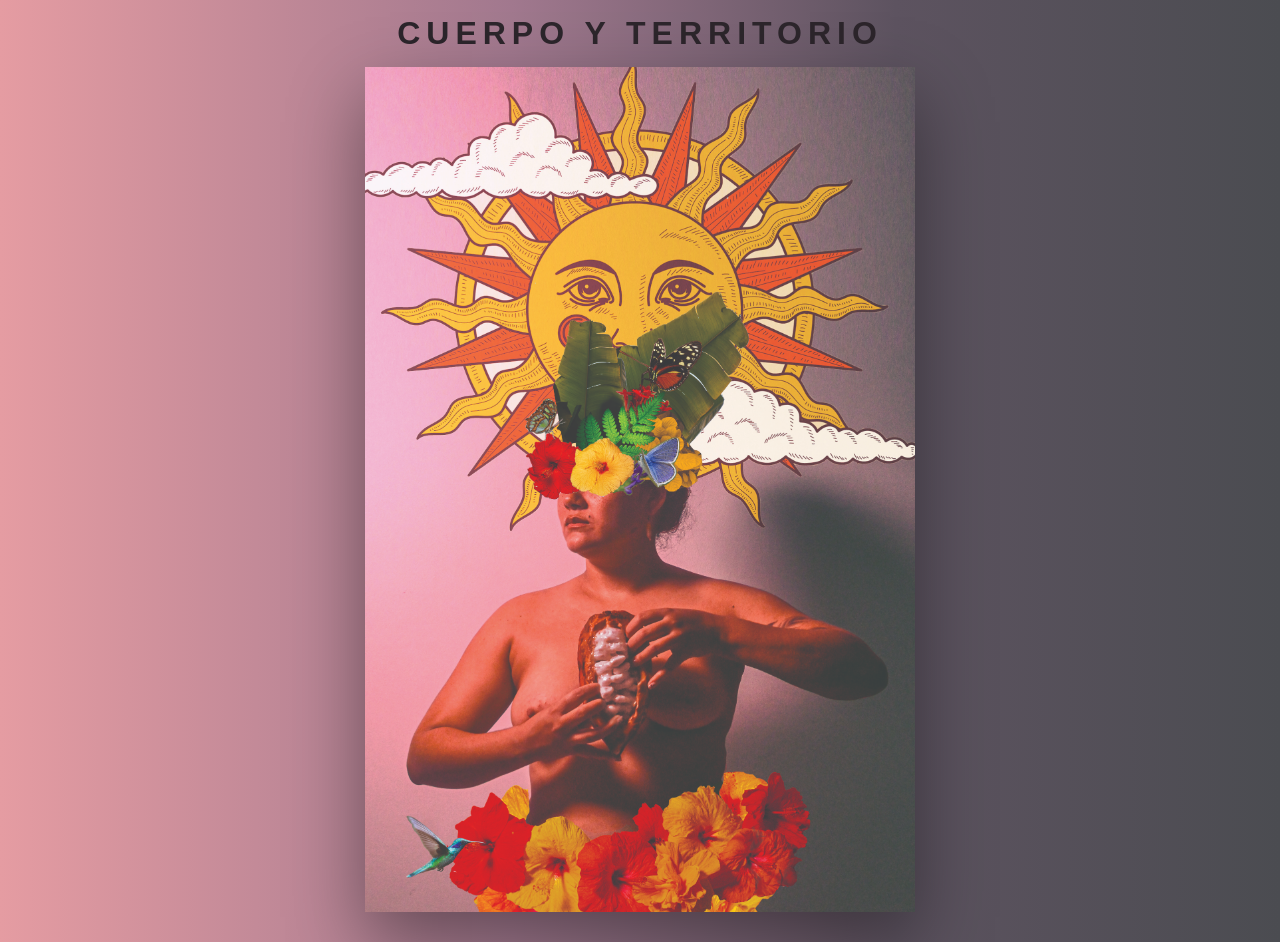
==== PAG 2/index.html @ 31302541 "Primer commit: carpetas PAG 1 a PAG 5" ====
<!DOCTYPE html>
<html lang="es">
<head>
    <meta charset="UTF-8">
    <meta name="viewport" content="width=device-width, initial-scale=1.0">
    <title>Cuerpo y Territorio - Web Art</title>
    <style>
        * { box-sizing: border-box; }
        
        body {
            margin: 0; padding: 0;
            /* Degradado exacto extraído de la imagen (Rosa a Gris) */
            background: linear-gradient(to right, #e59ca2 0%, #a1788e 40%, #5d5360 70%, #4b4c51 100%);
            display: flex;
            flex-direction: column;
            justify-content: center;
            align-items: center;
            min-height: 100vh;
            overflow-x: hidden;
        }

        .header-art {
            text-align: center;
            margin-bottom: 15px;
            margin-top: 15px;
        }
        
        .header-art h1 {
            font-family: Arial, Helvetica, sans-serif; /* Tipografía limpia sans-serif */
            font-size: 2rem;
            letter-spacing: 6px;
            margin: 0;
            text-transform: uppercase;
            font-weight: bold;
            color: #2c252b;
        }

        .contenedor-arte {
            position: relative;
            /* Sombras suaves integradas al degradado */
            box-shadow: 0 30px 70px rgba(0, 0, 0, 0.4);
            max-width: 550px;
            width: 100%;
            background: transparent;
            margin-bottom: 30px;
        }

        img {
            display: block;
            width: 100%;
            height: auto;
        }
        
        /* Zonas interactivas invisibles pero cliqueables */
        .zona-interactiva {
            position: absolute;
            background: rgba(255, 255, 255, 0); /* Totalmente invisible */
            cursor: pointer;
            z-index: 10;
        }
        
        /* NOTA: Si quieres ver dónde están las zonas para probarlas o reubicarlas, */
        /* cambia el '0' de arriba por '0.2' temporalmente en background */

        /* UBICACIONES DE LAS ZONAS (Ordenadas de arriba a abajo) */

        /* Hojas de Plátano (Tocado verde superior) */
        .zona-platano {
            top: 25%;
            left: 24%;
            width: 250px;
            height: 150px;
            clip-path: polygon(15% 100%, 40% 10%, 75% 0%, 95% 70%, 70% 100%);
            border-radius: 20px;
        }

        /* Cacao (Sostenido en el centro/medio por las manos) */
        .zona-cacao {
            top: 60%; 
            left: 40%; 
            width: 110px;
            height: 110px;
            border-radius: 50%;
        }
        
        /* Colibrí (Abajo izquierda - Zona Rosa) */
        .zona-colibri {
            bottom: 4%;
            left: 5%;
            width: 95px;
            height: 90px;
            border-radius: 50%;
        }

        /* NUEVA UBICACIÓN: Flores inferiores (Abajo derecha - Reubicado desde el tocado) */
        .zona-mariposas {
            bottom: 4%;
            right: 5%; /* Cambiado a "right" para ubicarlo al lado opuesto del colibrí */
            width: 150px;
            height: 110px;
            border-radius: 40%;
        }
    </style>
</head>
<body>

<div class="header-art">
    <h1>Cuerpo y Territorio</h1>
</div>

<div class="contenedor-arte">
    <img src="collage.jpg" alt="Cuerpo y Territorio">

    <div class="zona-interactiva zona-platano" onclick="reproducirSonido('ranas')"></div>
    <div class="zona-interactiva zona-cacao" onclick="reproducirSonido('gulumbo')"></div>
    <div class="zona-interactiva zona-colibri" onclick="reproducirSonido('pajaro')"></div>
    <div class="zona-interactiva zona-mariposas" onclick="reproducirSonido('grillocigarra')"></div>
</div>

<audio id="sonido-pajaro" src="pajaro.mp3" preload="auto"></audio>
<audio id="sonido-grillocigarra" src="grillocigarra.mp3" preload="auto"></audio>
<audio id="sonido-ranas" src="ranas.mp3" preload="auto"></audio>
<audio id="sonido-gulumbo" src="gulumbo.mp3" preload="auto"></audio>

<script>
    function reproducirSonido(idAudio) {
        // Detener sonidos previos para transiciones limpias
        const audios = ['sonido-pajaro', 'sonido-grillocigarra', 'sonido-ranas', 'sonido-gulumbo'];
        audios.forEach(id => {
            const el = document.getElementById(id);
            if (el) { el.pause(); el.currentTime = 0; }
        });

        // Reproducir sonido actual
        const audioActivo = document.getElementById('sonido-' + idAudio);
        if (audioActivo) {
            audioActivo.play().catch(error => {
                console.error("Interacción previa requerida para el audio:", error);
            });
        }
    }
</script>

</body>
</html>
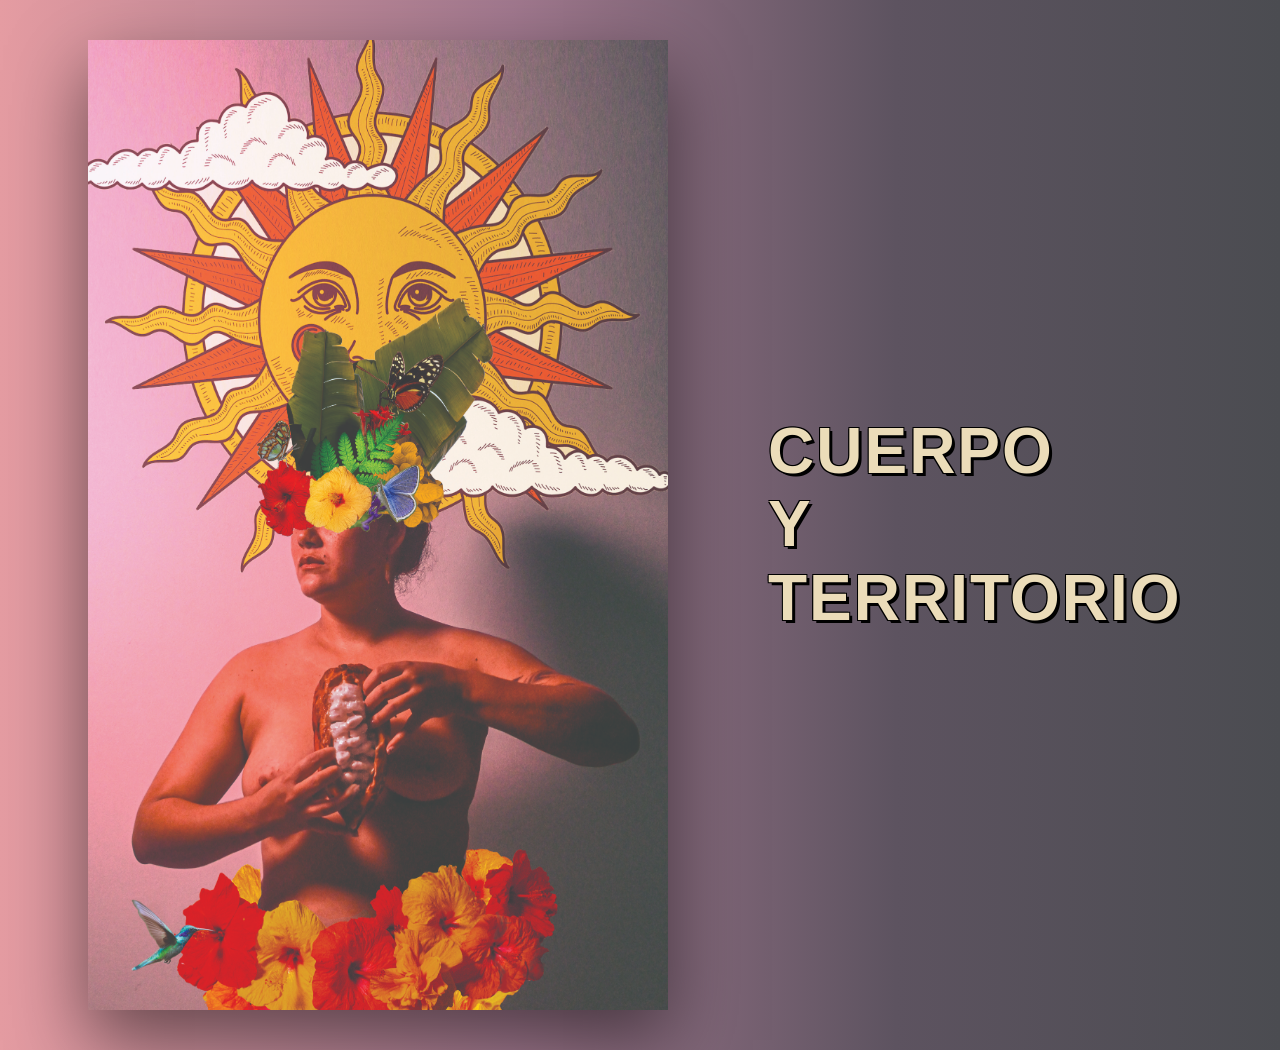
==== commit 3f33c642: "Update index.html" ====
--- a/PAG 2/index.html
+++ b/PAG 2/index.html
@@ -12,109 +12,156 @@
             /* Degradado exacto extraído de la imagen (Rosa a Gris) */
             background: linear-gradient(to right, #e59ca2 0%, #a1788e 40%, #5d5360 70%, #4b4c51 100%);
             display: flex;
-            flex-direction: column;
             justify-content: center;
             align-items: center;
             min-height: 100vh;
-            overflow-x: hidden;
+            overflow-x: hidden; /* Evita el scroll horizontal */
+            overflow-y: auto;   /* Habilita el scroll vertical si la pantalla es muy baja */
         }
 
-        .header-art {
-            text-align: center;
-            margin-bottom: 15px;
-            margin-top: 15px;
+        /* Contenedor principal en dos columnas */
+        .interfaz-arte {
+            display: flex;
+            flex-direction: row;
+            width: 100%;
+            min-height: 100vh;
+            max-width: 1500px; /* Se amplía ligeramente el ancho máximo del lienzo */
+            padding: 40px 5vw;
+            align-items: center;
+            justify-content: space-between;
+            gap: 6vw;
         }
-        
-        .header-art h1 {
-            font-family: Arial, Helvetica, sans-serif; /* Tipografía limpia sans-serif */
-            font-size: 2rem;
-            letter-spacing: 6px;
-            margin: 0;
-            text-transform: uppercase;
-            font-weight: bold;
-            color: #2c252b;
+
+        /* COLUMNA IZQUIERDA: Contiene la obra de arte (Se aumenta su peso visual en la proporción) */
+        .columna-imagen {
+            flex: 14; /* Mayor espacio dedicado a la obra */
+            display: flex;
+            justify-content: center;
+            align-items: center;
         }
 
         .contenedor-arte {
             position: relative;
-            /* Sombras suaves integradas al degradado */
-            box-shadow: 0 30px 70px rgba(0, 0, 0, 0.4);
-            max-width: 550px;
+            box-shadow: 0 30px 70px rgba(0, 0, 0, 0.5);
             width: 100%;
+            max-width: 580px; /* Aumentado de 480px a 580px para darle mayor protagonismo a la imagen */
+            /* Proporción exacta para que la imagen se renderice completa de arriba a abajo */
+            aspect-ratio: 550 / 920; 
             background: transparent;
-            margin-bottom: 30px;
         }
 
         img {
             display: block;
             width: 100%;
-            height: auto;
+            height: 100%;
+            object-fit: fill;
+        }
+
+        /* COLUMNA DERECHA: Contiene el bloque de texto estático */
+        .columna-texto {
+            flex: 10; /* Se reduce ligeramente el peso proporcional para equilibrar la composición */
+            display: flex;
+            flex-direction: column;
+            justify-content: center;
+            align-items: flex-start;
+            user-select: none;
+        }
+
+        /* Título estático con estética de la tipografía de referencia */
+        .titulo-arte {
+            font-family: 'Arial Black', 'Arial Bold', Gadget, sans-serif;
+            font-size: clamp(2.2rem, 5vw, 4.5rem); /* Se escala de forma más controlada para no competir */
+            text-transform: uppercase;
+            color: #ebdcb9; /* Color crema retro */
+            letter-spacing: 2px;
+            line-height: 1.15;
+            margin: 0;
+            text-shadow: 3px 3px 0px #000, -1px -1px 0px #000, 1px -1px 0px #000, -1px 1px 0px #000; /* Borde negro */
         }
         
-        /* Zonas interactivas invisibles pero cliqueables */
+        /* Zonas interactivas invisibles mapeadas sobre la imagen completa */
         .zona-interactiva {
             position: absolute;
-            background: rgba(255, 255, 255, 0); /* Totalmente invisible */
+            background: rgba(255, 255, 255, 0); 
             cursor: pointer;
             z-index: 10;
         }
-        
-        /* NOTA: Si quieres ver dónde están las zonas para probarlas o reubicarlas, */
-        /* cambia el '0' de arriba por '0.2' temporalmente en background */
 
-        /* UBICACIONES DE LAS ZONAS (Ordenadas de arriba a abajo) */
-
-        /* Hojas de Plátano (Tocado verde superior) */
+        /* Coordenadas de audio en la imagen */
+        /* Hojas de Plátano */
         .zona-platano {
-            top: 25%;
-            left: 24%;
-            width: 250px;
-            height: 150px;
+            top: 28%;
+            left: 20%;
+            width: 65%;
+            height: 20%;
             clip-path: polygon(15% 100%, 40% 10%, 75% 0%, 95% 70%, 70% 100%);
-            border-radius: 20px;
         }
 
-        /* Cacao (Sostenido en el centro/medio por las manos) */
+        /* Cacao */
         .zona-cacao {
-            top: 60%; 
-            left: 40%; 
-            width: 110px;
-            height: 110px;
+            top: 65%; 
+            left: 36%; 
+            width: 28%;
+            height: 15%;
             border-radius: 50%;
         }
         
-        /* Colibrí (Abajo izquierda - Zona Rosa) */
+        /* Colibrí */
         .zona-colibri {
-            bottom: 4%;
-            left: 5%;
-            width: 95px;
-            height: 90px;
+            bottom: 2%;
+            left: 10%;
+            width: 22%;
+            height: 10%;
             border-radius: 50%;
         }
 
-        /* NUEVA UBICACIÓN: Flores inferiores (Abajo derecha - Reubicado desde el tocado) */
+        /* Flores inferiores */
         .zona-mariposas {
-            bottom: 4%;
-            right: 5%; /* Cambiado a "right" para ubicarlo al lado opuesto del colibrí */
-            width: 150px;
-            height: 110px;
+            bottom: 2%;
+            right: 8%;
+            width: 32%;
+            height: 12%;
             border-radius: 40%;
+        }
+
+        /* Ajuste responsivo para pantallas pequeñas (cambia a vertical) */
+        @media (max-width: 850px) {
+            .interfaz-arte {
+                flex-direction: column-reverse; 
+                justify-content: center;
+                gap: 40px;
+                padding: 40px 20px;
+            }
+            .columna-texto {
+                align-items: center;
+                text-align: center;
+            }
+            .contenedor-arte {
+                max-width: 420px;
+            }
         }
     </style>
 </head>
 <body>
 
-<div class="header-art">
-    <h1>Cuerpo y Territorio</h1>
-</div>
+<div class="interfaz-arte">
+    
+    <div class="columna-imagen">
+        <div class="contenedor-arte">
+            <img src="collage.jpg" alt="Cuerpo y Territorio">
 
-<div class="contenedor-arte">
-    <img src="collage.jpg" alt="Cuerpo y Territorio">
+            <div class="zona-interactiva zona-platano" onclick="reproducirSonido('ranas')"></div>
+            <div class="zona-interactiva zona-cacao" onclick="reproducirSonido('gulumbo')"></div>
+            <div class="zona-interactiva zona-colibri" onclick="reproducirSonido('pajaro')"></div>
+            <div class="zona-interactiva zona-mariposas" onclick="reproducirSonido('grillocigarra')"></div>
+        </div>
+    </div>
 
-    <div class="zona-interactiva zona-platano" onclick="reproducirSonido('ranas')"></div>
-    <div class="zona-interactiva zona-cacao" onclick="reproducirSonido('gulumbo')"></div>
-    <div class="zona-interactiva zona-colibri" onclick="reproducirSonido('pajaro')"></div>
-    <div class="zona-interactiva zona-mariposas" onclick="reproducirSonido('grillocigarra')"></div>
+    <div class="columna-texto">
+        <h1 class="titulo-arte">Cuerpo</h1>
+        <h1 class="titulo-arte">y territorio</h1>
+    </div>
+
 </div>
 
 <audio id="sonido-pajaro" src="pajaro.mp3" preload="auto"></audio>
@@ -124,14 +171,12 @@
 
 <script>
     function reproducirSonido(idAudio) {
-        // Detener sonidos previos para transiciones limpias
         const audios = ['sonido-pajaro', 'sonido-grillocigarra', 'sonido-ranas', 'sonido-gulumbo'];
         audios.forEach(id => {
             const el = document.getElementById(id);
             if (el) { el.pause(); el.currentTime = 0; }
         });
 
-        // Reproducir sonido actual
         const audioActivo = document.getElementById('sonido-' + idAudio);
         if (audioActivo) {
             audioActivo.play().catch(error => {
@@ -142,4 +187,4 @@
 </script>
 
 </body>
-</html>+</html>
